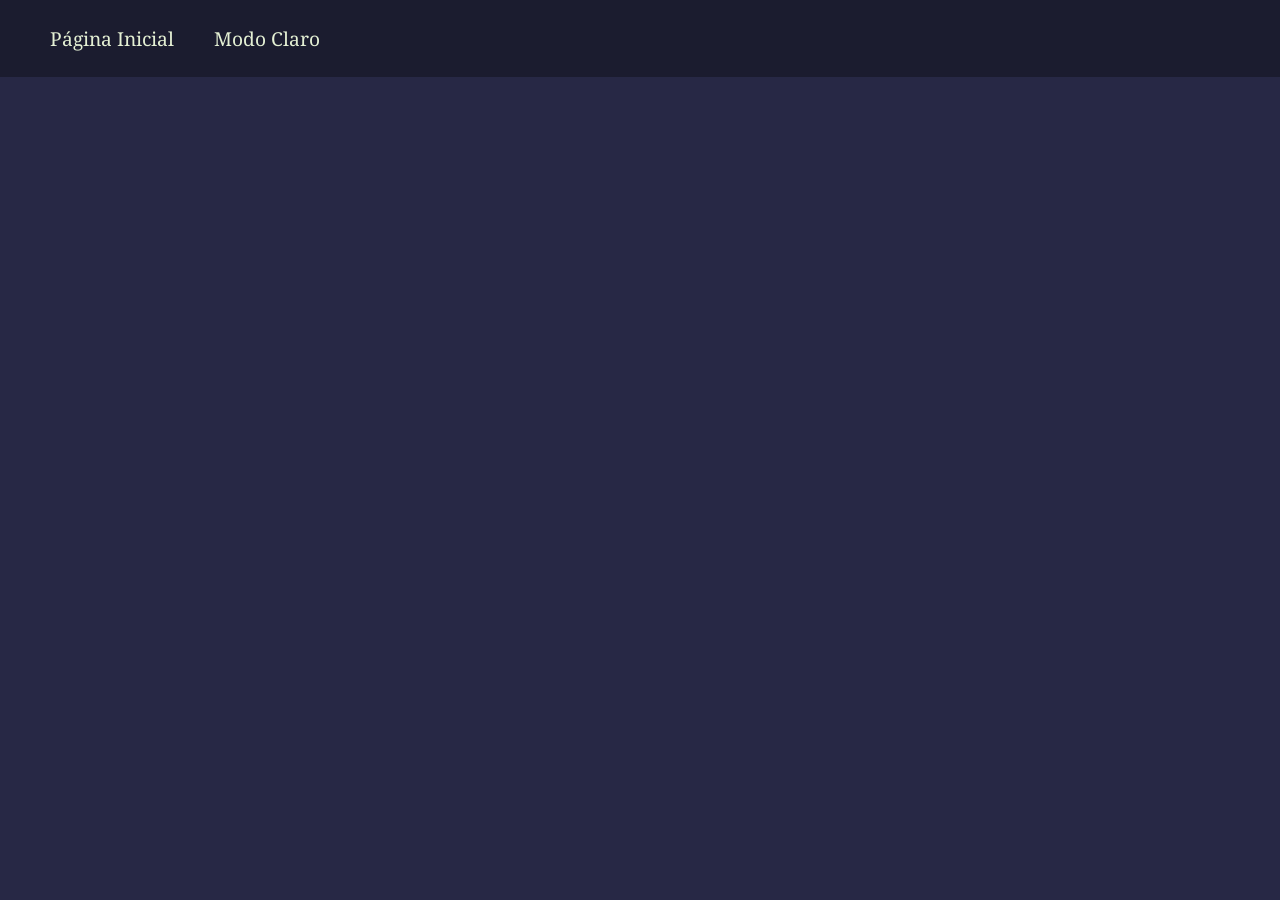
==== index.html @ c88939be "primeira publicação" ====
<!DOCTYPE html>
<html lang="pt-br">
<head>
    <meta charset="UTF-8">
    <meta name="viewport" content="width=device-width, initial-scale=1.0">
    <link rel="preconnect" href="https://fonts.googleapis.com">
    <link rel="preconnect" href="https://fonts.gstatic.com" crossorigin>
    <link href="https://fonts.googleapis.com/css2?family=Noto+Serif:ital,wght@0,100..900;1,100..900&display=swap" rel="stylesheet">
    <title>Consumo Conciente</title>
    <link rel="stylesheet" href="style.css">
    <script src="scripts/Main.js" defer></script>
</head>
<body>

    <header>
        <nav>
            <ul>

                <li>
                    Página Inicial
                </li>

                <li> 
                    <button class="mode-page-btn" id="clare-dark-btn">Modo Claro</button>
                </li>
            </ul>
        </nav>
    </header>
    
    <main>


    </main>
</body>
</html>
---- style.css ----
* {
    padding: 0;
    margin: 0;
    box-sizing: border-box;
    font-family: "Noto Serif", serif;
    font-optical-sizing: auto;
    font-weight: 2rem;
    font-style: normal;
    font-variation-settings: "wdth" 100;
    list-style: none;
}

:root { /*dark mode*/
    --color-bg: rgb(39, 40, 69);
    --color-top-bar: rgb(27, 28, 47);
    --color-text-tb: rgb(228, 240, 212);
    --color-text-line: rgb(249, 183, 222);
}

.clare-mode {
    --color-bg: rgb(199, 213, 232);
    --color-top-bar: rgb(57, 61, 141);
    --color-text-tb: rgb(199, 213, 232);
}

header {
    background: var(--color-top-bar);
    position: fixed;
    width: 100%;
    top: 0;
    padding: 1.25rem 3.125rem;
    display: flex;
    z-index: 3;
    justify-content: space-between;
    align-items: center;
}

header nav ul {
    font-size: 1.2rem;
    color: var(--color-text-tb);
    display: flex;
    gap: 2.5rem;
    user-select: none;
}

header nav ul li {
    cursor: pointer;
    position: relative;
    padding: 0.3125rem 0;
    scale: 1;
    transition: scale 0.5s ease;
}

header nav ul li::after {
    content: "";
    position: absolute;
    left: 0;
    right: 0;
    bottom: 0;
    width: 0;
    height: 0.1rem;
    background-color: var();
}

.mode-page-btn {
    color: var(--color-text-tb);
    font-size: 1.2rem;
    font-weight: 2rem;
    background: none;
    border: none;
    padding: none;
    cursor: pointer;
}

body {
    background: var(--color-bg);
}
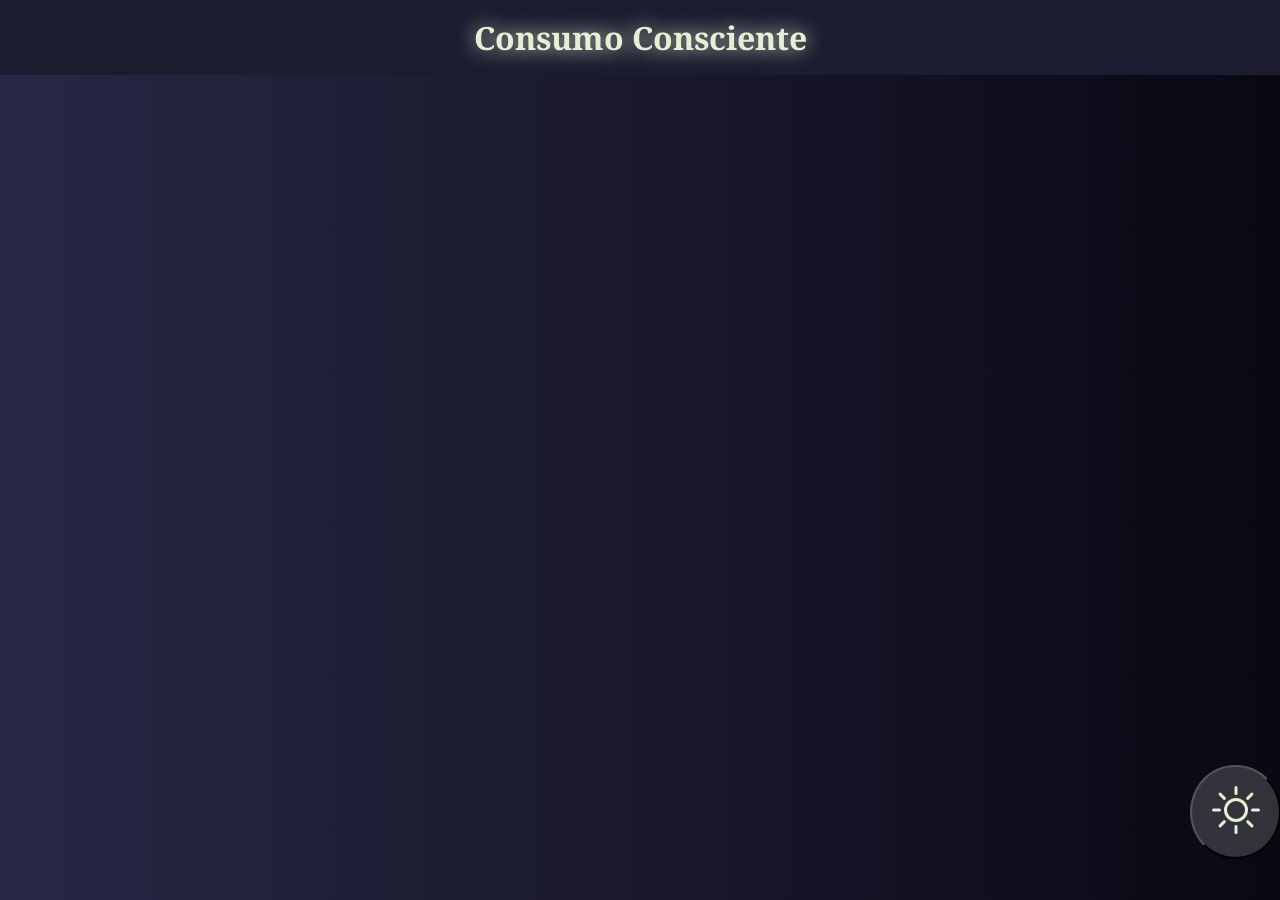
==== commit c9f4852a: "btn dark-clare" ====
--- a/index.html
+++ b/index.html
@@ -11,25 +11,17 @@
     <script src="scripts/Main.js" defer></script>
 </head>
 <body>
-
     <header>
-        <nav>
-            <ul>
-
-                <li>
-                    Página Inicial
-                </li>
-
-                <li> 
-                    <button class="mode-page-btn" id="clare-dark-btn">Modo Claro</button>
-                </li>
-            </ul>
-        </nav>
+        <h1><b>Consumo Consciente</b></h1>
     </header>
-    
     <main>
-
-
+        <div>
+            <button class="mode-page-btn" id="clare-dark-btn">
+                <svg xmlns="http://www.w3.org/2000/svg" width="48" height="48" fill="currentColor" viewBox="0 0 16 16">
+                    <path id="svg-path" d="M6 .278a.77.77 0 0 1 .08.858 7.2 7.2 0 0 0-.878 3.46c0 4.021 3.278 7.277 7.318 7.277q.792-.001 1.533-.16a.79.79 0 0 1 .81.316.73.73 0 0 1-.031.893A8.35 8.35 0 0 1 8.344 16C3.734 16 0 12.286 0 7.71 0 4.266 2.114 1.312 5.124.06A.75.75 0 0 1 6 .278M4.858 1.311A7.27 7.27 0 0 0 1.025 7.71c0 4.02 3.279 7.276 7.319 7.276a7.32 7.32 0 0 0 5.205-2.162q-.506.063-1.029.063c-4.61 0-8.343-3.714-8.343-8.29 0-1.167.242-2.278.681-3.286"/>
+                </svg>
+            </button>
+        </div>
     </main>
 </body>
 </html>
--- a/style.css
+++ b/style.css
@@ -11,67 +11,66 @@
 }
 
 :root { /*dark mode*/
-    --color-bg: rgb(39, 40, 69);
+
+    /*COLORS*/
+
+    --color-main: linear-gradient(90deg,rgba(39, 40, 69, 1) 0%, rgba(11, 8, 20, 1) 100%);
     --color-top-bar: rgb(27, 28, 47);
-    --color-text-tb: rgb(228, 240, 212);
-    --color-text-line: rgb(249, 183, 222);
+    --color-dark-clare-btn: rgb(228, 240, 212);
+
+    /*COLORS CONSTANTS*/
+
+    --color-text: rgb(228, 240, 212);
+    --shadow-text: rgb(33, 27, 54);
+
+    /*NUMBERS*/
+
+    --mid-time: 1s;
+
 }
 
 .clare-mode {
-    --color-bg: rgb(199, 213, 232);
-    --color-top-bar: rgb(57, 61, 141);
-    --color-text-tb: rgb(199, 213, 232);
+    --color-main: linear-gradient(90deg,rgba(228, 240, 212, 1) 0%, rgba(196, 141, 132, 1) 100%);
+    --color-top-bar: rgb(39, 40, 69);
+    --color-dark-clare-btn: rgb(39, 40, 69);
 }
 
 header {
     background: var(--color-top-bar);
-    position: fixed;
     width: 100%;
-    top: 0;
-    padding: 1.25rem 3.125rem;
-    display: flex;
+    padding: 16px;
+    text-align: center;
     z-index: 3;
-    justify-content: space-between;
-    align-items: center;
+    transition: background var(--mid-time);
 }
 
-header nav ul {
-    font-size: 1.2rem;
-    color: var(--color-text-tb);
-    display: flex;
-    gap: 2.5rem;
+h1 b {
+    text-shadow: 0 0 1.25rem var(--color-text);
     user-select: none;
 }
 
-header nav ul li {
-    cursor: pointer;
-    position: relative;
-    padding: 0.3125rem 0;
-    scale: 1;
-    transition: scale 0.5s ease;
-}
-
-header nav ul li::after {
-    content: "";
-    position: absolute;
-    left: 0;
-    right: 0;
-    bottom: 0;
-    width: 0;
-    height: 0.1rem;
-    background-color: var();
+h1, h2, h3 {
+    color: var(--color-text);
+    text-shadow: 0 0.5rem 0.2rem var(--shadow-text);
 }
 
 .mode-page-btn {
-    color: var(--color-text-tb);
-    font-size: 1.2rem;
-    font-weight: 2rem;
-    background: none;
-    border: none;
-    padding: none;
+    background: rgba(118, 117, 117, 0.381);
+    position: absolute;
+    left: 93%;
+    top: 85%;
+    border-radius: 50%;
+    padding: 1.2rem;
+    z-index: 3;
     cursor: pointer;
 }
 
+.mode-page-btn svg {
+    fill: var(--color-dark-clare-btn);
+    transition: fill var(--mid-time);
+}
+
 body {
-    background: var(--color-bg);
+    background: var(--color-main);
+    transition: background var(--mid-time);
 }
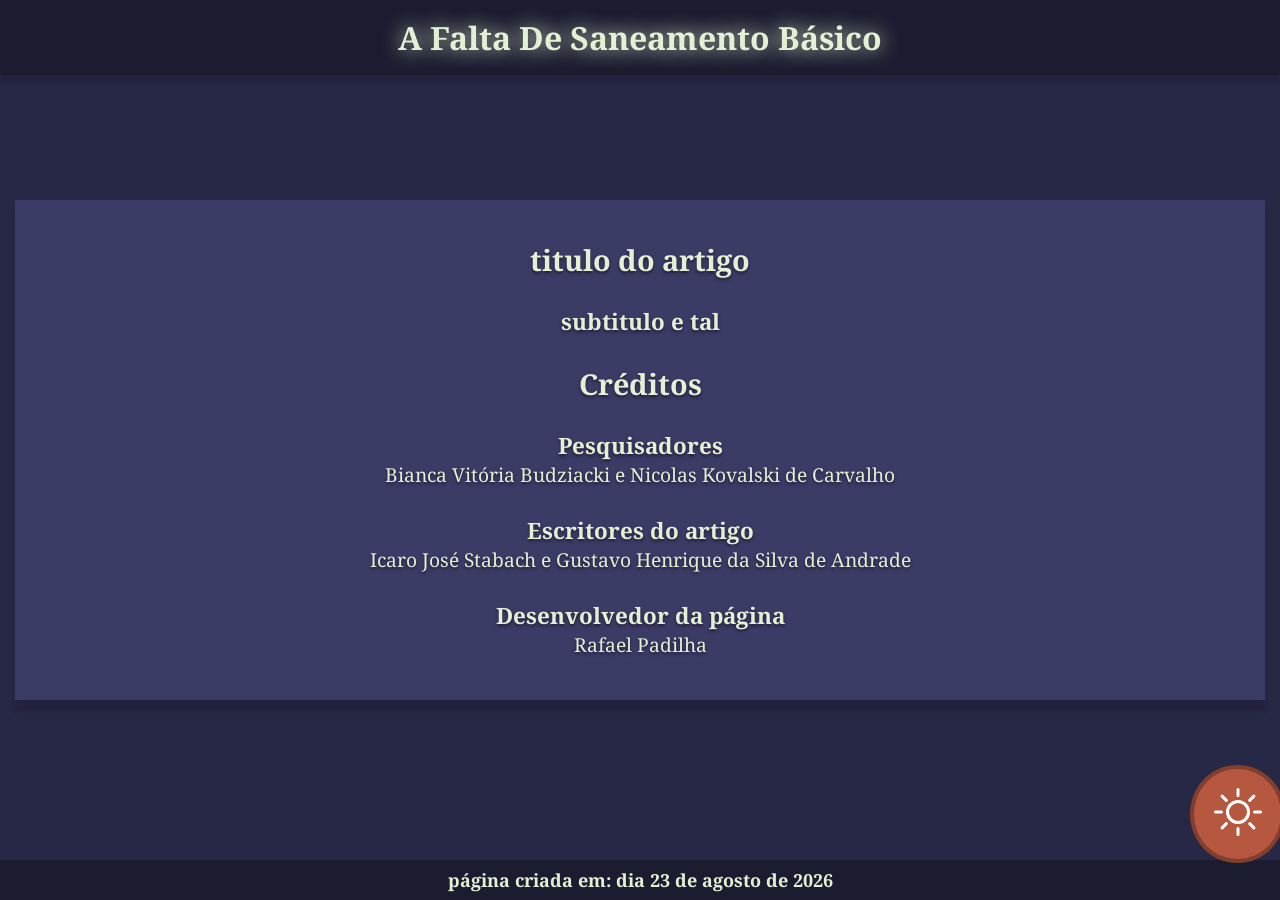
==== commit c751d16f: "add credits in new article" ====
--- a/index.html
+++ b/index.html
@@ -6,15 +6,28 @@
     <link rel="preconnect" href="https://fonts.googleapis.com">
     <link rel="preconnect" href="https://fonts.gstatic.com" crossorigin>
     <link href="https://fonts.googleapis.com/css2?family=Noto+Serif:ital,wght@0,100..900;1,100..900&display=swap" rel="stylesheet">
-    <title>Consumo Conciente</title>
+    <title>Sanbasic's</title>
     <link rel="stylesheet" href="style.css">
     <script src="scripts/Main.js" defer></script>
 </head>
 <body>
     <header>
-        <h1><b>Consumo Consciente</b></h1>
+        <h1 class="text-in-hud"><b>A Falta De Saneamento Básico</b></h1>
     </header>
     <main>
+        <div>
+            <article>
+                <h1>titulo do artigo</h1><br>
+                <h3>subtitulo e tal</h3><br>
+                <h2>Créditos</h2><br>
+                <h3>Pesquisadores</h3>
+                <p>Bianca Vitória Budziacki e Nicolas Kovalski de Carvalho</p><br>
+                <h3>Escritores do artigo</h3>
+                <p>Icaro José Stabach e Gustavo Henrique da Silva de Andrade</p><br>
+                <h3>Desenvolvedor da página</h3>
+                <p>Rafael Padilha</p>
+            </article>
+        </div>
         <div>
             <button class="mode-page-btn" id="clare-dark-btn">
                 <svg xmlns="http://www.w3.org/2000/svg" width="48" height="48" fill="currentColor" viewBox="0 0 16 16">
@@ -23,5 +36,12 @@
             </button>
         </div>
     </main>
+    <footer>
+        <nav>
+            <ul>
+                <li><b>página criada em: <time datetime="2026-08-23">dia 23 de agosto de 2026</time></b></li>
+            </ul>
+        </nav>
+    </footer>        
 </body>
 </html>
--- a/style.css
+++ b/style.css
@@ -6,7 +6,7 @@
     font-optical-sizing: auto;
     font-weight: 2rem;
     font-style: normal;
-    font-variation-settings: "wdth" 100;
+    font-variation-settings: "width" 100;
     list-style: none;
 }
 
@@ -14,29 +14,37 @@
 
     /*COLORS*/
 
-    --color-main: linear-gradient(90deg,rgba(39, 40, 69, 1) 0%, rgba(11, 8, 20, 1) 100%);
-    --color-top-bar: rgb(27, 28, 47);
-    --color-dark-clare-btn: rgb(228, 240, 212);
+    --color-main: rgb(39, 40, 69);
+    --color-hud: rgb(27, 28, 47);
+    --color-art: rgb(59, 60, 102);
+    --color-text: rgb(228, 240, 212);
+    --color-btn-dc1: rgb(131, 63, 46);
+    --color-btn-dc2: rgb(182, 88, 64);
 
     /*COLORS CONSTANTS*/
 
-    --color-text: rgb(228, 240, 212);
+    --color-text-in-hud: rgb(228, 240, 212);
     --shadow-text: rgb(33, 27, 54);
+    --shadow-emt: rgba(33, 27, 54, 0.481);
 
     /*NUMBERS*/
 
-    --mid-time: 1s;
+    --mid-time: 0.5s;
 
 }
 
 .clare-mode {
-    --color-main: linear-gradient(90deg,rgba(228, 240, 212, 1) 0%, rgba(196, 141, 132, 1) 100%);
-    --color-top-bar: rgb(39, 40, 69);
-    --color-dark-clare-btn: rgb(39, 40, 69);
+    --color-main: rgb(242, 226, 180);
+    --color-hud: rgb(131, 63, 46);
+    --color-art: rgb(238, 234, 200);
+    --color-text: rgb(27, 28, 47);
+    --color-btn-dc1: rgb(27, 28, 47);
+    --color-btn-dc2: rgb(33, 34, 57);
 }
 
 header {
-    background: var(--color-top-bar);
+    background: var(--color-hud);
+    box-shadow: 0 0.5rem 0.2rem var(--shadow-emt);
     width: 100%;
     padding: 16px;
     text-align: center;
@@ -44,33 +52,81 @@
     transition: background var(--mid-time);
 }
 
-h1 b {
-    text-shadow: 0 0 1.25rem var(--color-text);
+.text-in-hud {
+    color: var(--color-text-in-hud);
+    text-shadow: 0 0 1.25rem var(--color-text-in-hud);
     user-select: none;
 }
 
-h1, h2, h3 {
+h1, h2, h3, h4, h5, h6, p {
     color: var(--color-text);
-    text-shadow: 0 0.5rem 0.2rem var(--shadow-text);
+    text-shadow: 0 0.15rem 0.2rem var(--shadow-text);
+    transition: color var(--mid-time);
+}
+
+article {
+    content: '';
+    position: absolute;
+    font-size: larger;
+    left: 50%;
+    top: 50%;
+    transform: translate(-50%, -50%);
+    width: 1250px;
+    height: 500px;
+    background: var(--color-art);
+    box-shadow: 0 0.75rem 0.2rem var(--shadow-emt);
+    align-items: center;
+    display: flex;
+    flex-direction: column;
+    padding-top: 2.5rem;
 }
 
 .mode-page-btn {
-    background: rgba(118, 117, 117, 0.381);
+    background: var(--color-btn-dc2);
     position: absolute;
     left: 93%;
     top: 85%;
     border-radius: 50%;
+    border: 4px solid var(--color-btn-dc1);
     padding: 1.2rem;
-    z-index: 3;
+    z-index: 5;
     cursor: pointer;
+    transition: border var(--mid-time), background var(--mid-time);
 }
 
 .mode-page-btn svg {
-    fill: var(--color-dark-clare-btn);
-    transition: fill var(--mid-time);
+    fill: white;
 }
 
 body {
+    display: flex;
+    flex-direction: column; 
+    min-height: 100dvh;
     background: var(--color-main);
     transition: background var(--mid-time);
+}
+
+main {
+    flex: 1;
+}
+
+footer {
+    top: 0;
+    font-size: large;
+    height: 2.5rem;
+    background: var(--color-hud);
+    padding: 1.25rem 3.125rem;
+    display: flex;
+    align-items: center;
+    justify-content: center;
+    transition: background var(--mid-time);
+}
+
+footer nav ul {
+    color: var(--color-text-in-hud);
+    display: flex;
+    justify-content: space-between;
+    align-items: center;
+    gap: 50rem;
+    left: 3.125rem;
 }
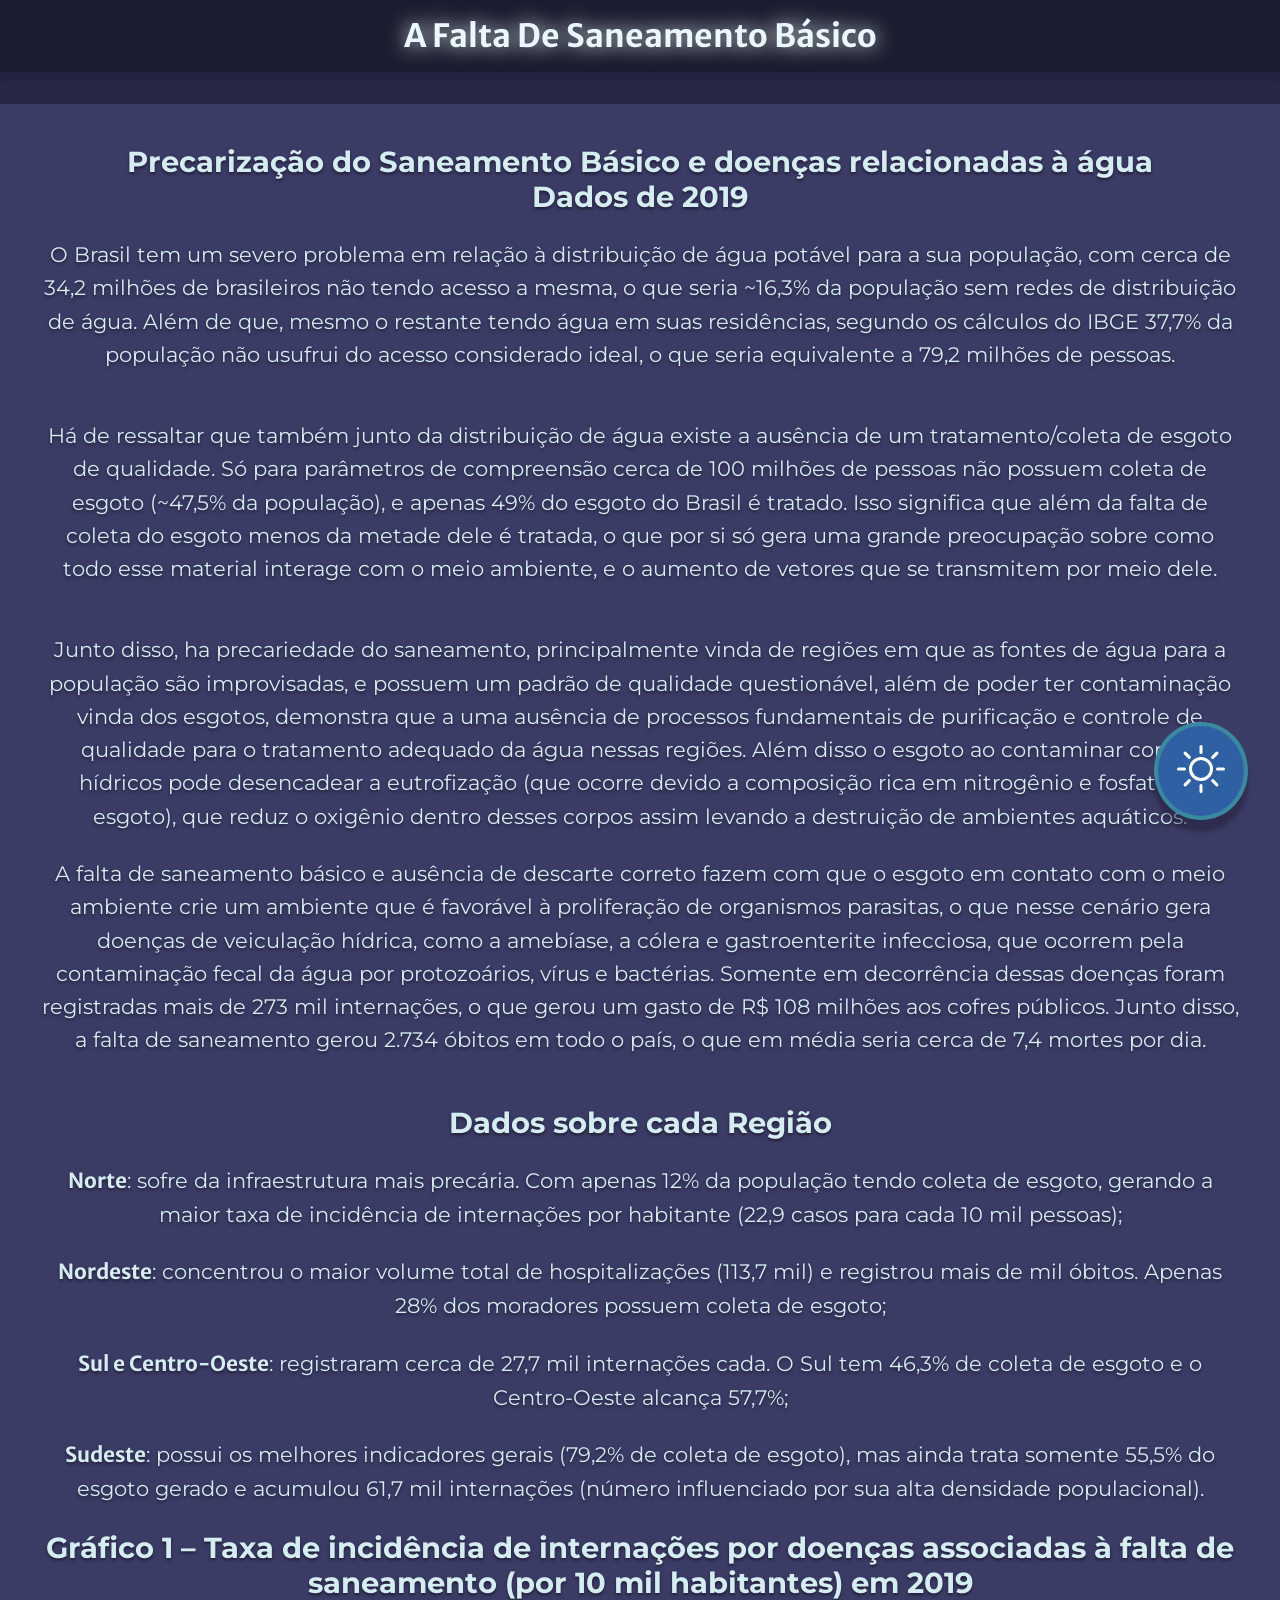
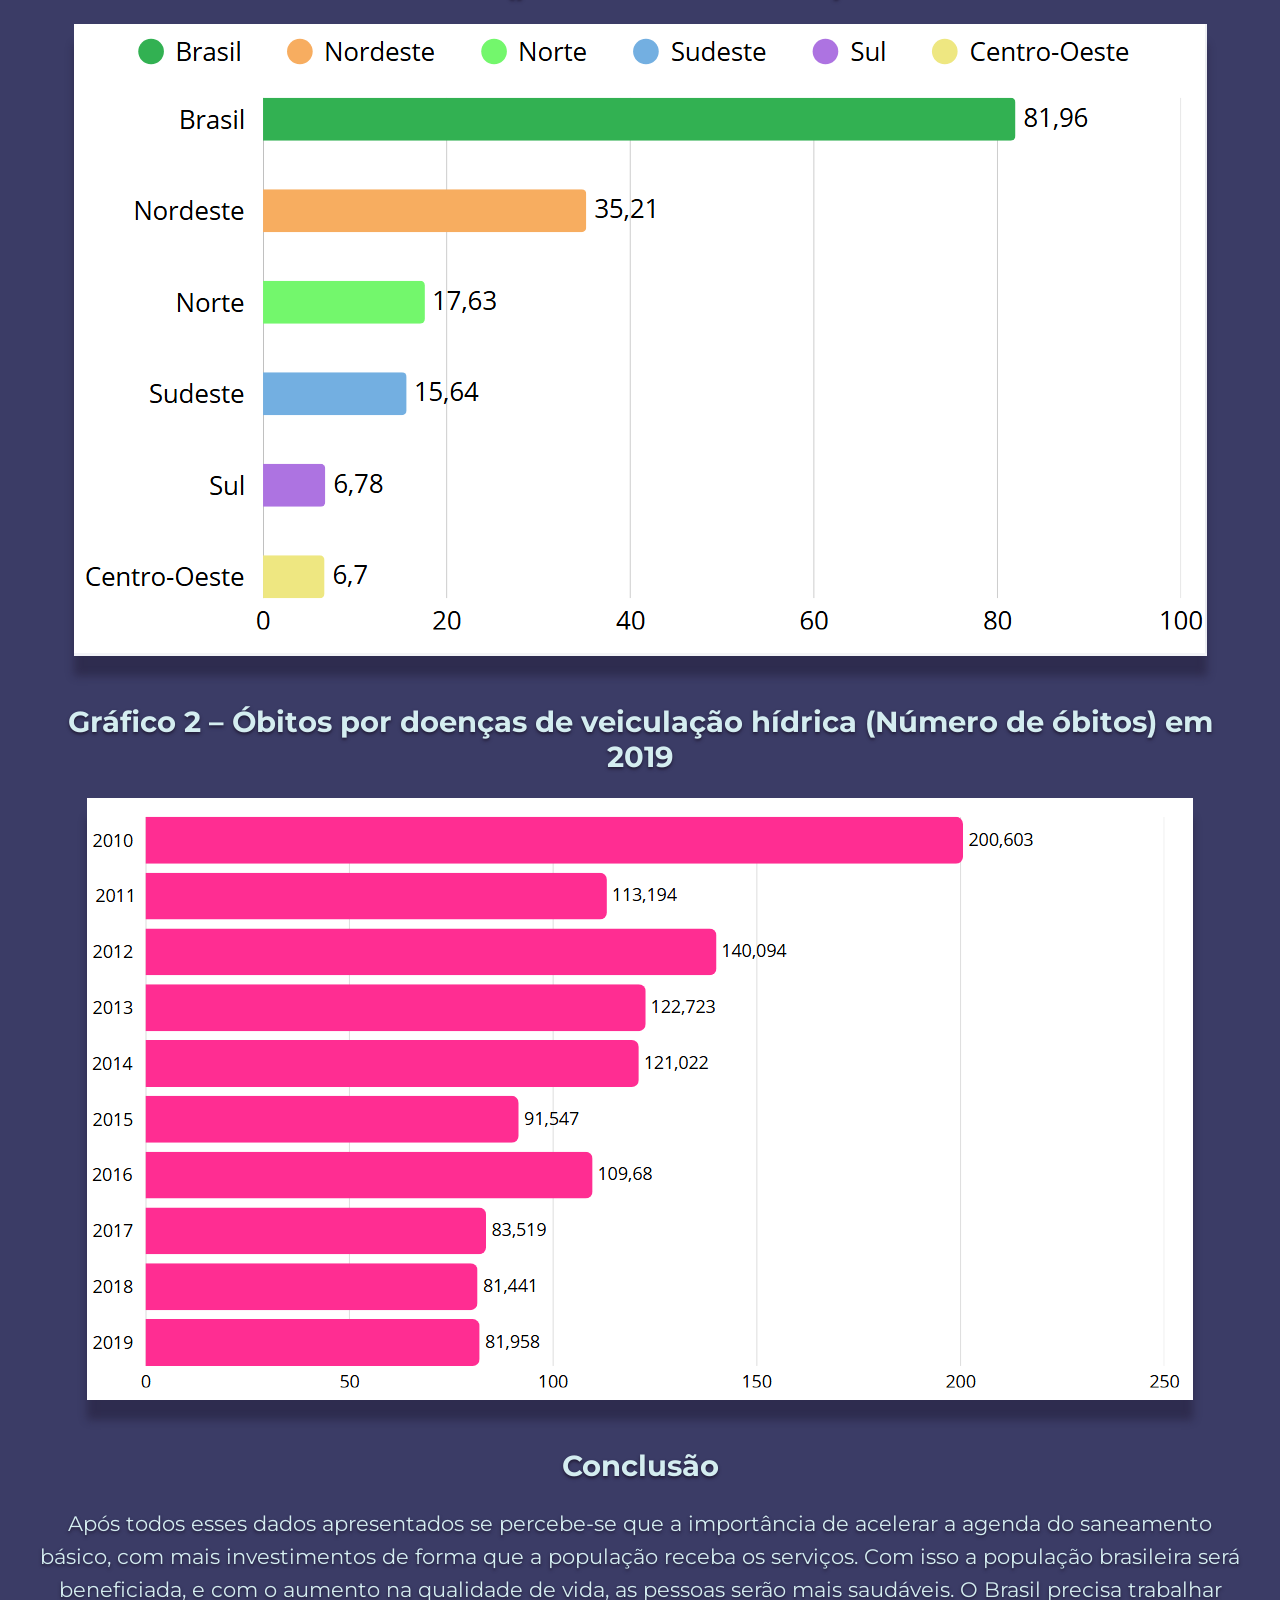
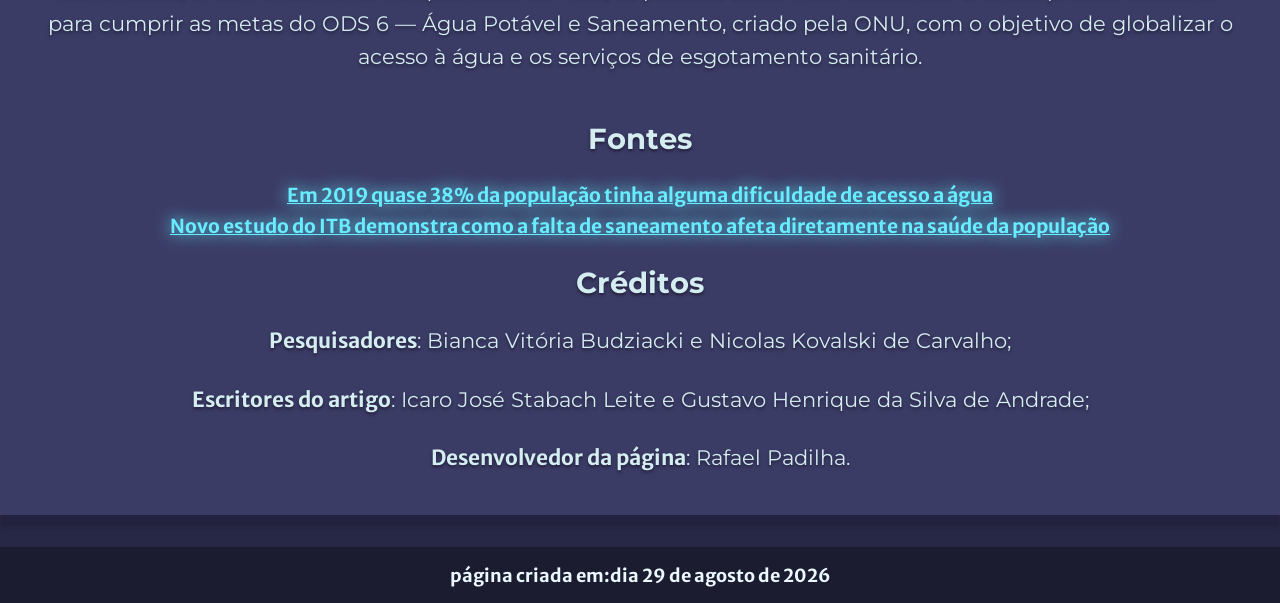
==== commit 99f6b541: "finalizate pag" ====
--- a/index.html
+++ b/index.html
@@ -5,10 +5,11 @@
     <meta name="viewport" content="width=device-width, initial-scale=1.0">
     <link rel="preconnect" href="https://fonts.googleapis.com">
     <link rel="preconnect" href="https://fonts.gstatic.com" crossorigin>
-    <link href="https://fonts.googleapis.com/css2?family=Noto+Serif:ital,wght@0,100..900;1,100..900&display=swap" rel="stylesheet">
+    <link href="https://fonts.googleapis.com/css2?family=Merriweather+Sans:ital,wght@0,300..800;1,300..800&display=swap" rel="stylesheet">
+    <link href="https://fonts.googleapis.com/css2?family=Montserrat:ital,wght@0,100..900;1,100..900&display=swap" rel="stylesheet">
     <title>Sanbasic's</title>
     <link rel="stylesheet" href="style.css">
-    <script src="scripts/Main.js" defer></script>
+    <script src="ToggleDarkAndClare.js" defer></script>
 </head>
 <body>
     <header>
@@ -17,15 +18,75 @@
     <main>
         <div>
             <article>
-                <h1>titulo do artigo</h1><br>
-                <h3>subtitulo e tal</h3><br>
+                <h1>Precarização do Saneamento Básico e doenças relacionadas à água</h1>
+                <h2>Dados de 2019</h2><br>
+                <p>	
+                    O Brasil tem um severo problema em relação à distribuição de água potável para a sua população,
+                    com cerca de 34,2 milhões de brasileiros não tendo acesso a mesma,
+                    o que seria ~16,3% da população sem redes de distribuição de água. Além de que,
+                    mesmo o restante tendo água em suas residências,
+                    segundo os cálculos do IBGE 37,7% da população não usufrui do acesso considerado ideal,
+                    o que seria equivalente a 79,2 milhões de pessoas.
+                </p><br><br>
+                <p>
+                    Há de ressaltar que também junto da distribuição de água existe a ausência de um tratamento/coleta de esgoto de qualidade.
+                    Só para parâmetros de compreensão cerca de 100 milhões de pessoas não possuem coleta de esgoto (~47,5% da população), 
+                    e apenas 49% do esgoto do Brasil é tratado. Isso significa que além da falta de coleta do esgoto menos da metade dele é tratada, 
+                    o que por si só gera uma grande preocupação sobre como todo esse material interage com o meio ambiente, 
+                    e o aumento de vetores que se transmitem por meio dele.
+                </p><br><br>
+                <p>
+                    Junto disso, ha precariedade do saneamento, principalmente vinda de regiões em que as fontes de água para a população são improvisadas, 
+                    e possuem um padrão de qualidade questionável, além de poder ter contaminação vinda dos esgotos, 
+                    demonstra que a uma ausência de processos fundamentais de purificação e controle de qualidade para o tratamento adequado da água nessas regiões. 
+                    Além disso o esgoto ao contaminar corpos hídricos pode desencadear a eutrofização (que ocorre devido a composição rica em nitrogênio e fosfato
+                    no esgoto), que reduz o oxigênio dentro desses corpos assim levando a destruição de ambientes aquáticos.
+                </p><br>
+                <p>
+                    A falta de saneamento básico e ausência de descarte correto fazem com que o esgoto em contato com o meio ambiente crie um ambiente que é favorável
+                    à proliferação de organismos parasitas, o que nesse cenário gera doenças de veiculação hídrica, como a amebíase,
+                    a cólera e gastroenterite infecciosa, que ocorrem pela contaminação fecal da água por protozoários, vírus e bactérias.
+                    Somente em decorrência dessas doenças foram registradas mais de 273 mil internações,
+                    o que gerou um gasto de R$ 108 milhões aos cofres públicos. Junto disso, a falta de saneamento gerou 2.734 óbitos em todo o país,
+                    o que em média seria cerca de 7,4 mortes por dia.
+                </p><br><br>
+                <h2>Dados sobre cada Região</h2><br>
+                <p><b>Norte</b>: sofre da infraestrutura mais precária. Com apenas 12% da população tendo coleta de esgoto,
+                    gerando a maior taxa de incidência de internações por habitante (22,9 casos para cada 10 mil pessoas);
+                </p><br>
+                <p>
+                    <b>Nordeste</b>: concentrou o maior volume total de hospitalizações (113,7 mil) e registrou mais de mil óbitos. 
+                    Apenas 28% dos moradores possuem coleta de esgoto;
+                </p><br>
+                <p>
+                    <b>Sul e Centro-Oeste</b>: registraram cerca de 27,7 mil internações cada. O Sul tem 46,3% de coleta de esgoto e o Centro-Oeste alcança 57,7%;
+                </p><br>
+                <p>
+                    <b>Sudeste</b>: possui os melhores indicadores gerais (79,2% de coleta de esgoto),
+                    mas ainda trata somente 55,5% do esgoto gerado e acumulou 61,7 mil internações (número influenciado por sua alta densidade populacional).
+                </p><br>
+                <h2>Gráfico 1 – Taxa de incidência de internações por doenças associadas à falta de saneamento (por 10 mil habitantes) em 2019</h2><br>
+                <img src="imgs/Gráfico1.png" alt=""><br><br>
+                <h2>Gráfico 2 – Óbitos por doenças de veiculação hídrica (Número de óbitos) em 2019</h2><br>
+                <img src="imgs/Gráfico2.png" alt=""><br><br>
+                <h2>Conclusão</h2><br>
+                <p>
+                    Após todos esses dados apresentados se percebe-se que a importância de acelerar a agenda do saneamento básico, 
+                    com mais investimentos de forma que a população receba os serviços. Com isso a população brasileira será beneficiada, 
+                    e com o aumento na qualidade de vida, as pessoas serão mais saudáveis. O Brasil precisa trabalhar para cumprir as metas do 
+                    ODS 6 — Água Potável e Saneamento, criado pela ONU, com o objetivo de globalizar o acesso à água e os serviços de esgotamento sanitário.
+                </p><br><br>
+                <h2>Fontes</h2><br>
+                <a href="https://dssbr.ensp.fiocruz.br/em-2019-quase-38-da-populacao-tinha-alguma-dificuldade-de-acesso-a-agua/" target="_blank">
+                    <b>Em 2019 quase 38% da população tinha alguma dificuldade de acesso a água</b>
+                </a>
+                <a href="https://tratabrasil.org.br/novo-estudo-do-itb-demostra-como-a-falta-de-saneamento-afeta-diretamente-na-saude-da-populacao/" target="_blank">
+                    <b>Novo estudo do ITB demonstra como a falta de saneamento afeta diretamente na saúde da população</b>
+                </a><br>
                 <h2>Créditos</h2><br>
-                <h3>Pesquisadores</h3>
-                <p>Bianca Vitória Budziacki e Nicolas Kovalski de Carvalho</p><br>
-                <h3>Escritores do artigo</h3>
-                <p>Icaro José Stabach e Gustavo Henrique da Silva de Andrade</p><br>
-                <h3>Desenvolvedor da página</h3>
-                <p>Rafael Padilha</p>
+                <p><b>Pesquisadores</b>: Bianca Vitória Budziacki e Nicolas Kovalski de Carvalho;</p><br>
+                <p><b>Escritores do artigo</b>: Icaro José Stabach Leite e Gustavo Henrique da Silva de Andrade;</p><br>
+                <p><b>Desenvolvedor da página</b>: Rafael Padilha.</p>
             </article>
         </div>
         <div>
@@ -37,11 +98,7 @@
         </div>
     </main>
     <footer>
-        <nav>
-            <ul>
-                <li><b>página criada em: <time datetime="2026-08-23">dia 23 de agosto de 2026</time></b></li>
-            </ul>
-        </nav>
-    </footer>        
+        <b>página criada em: <time datetime="2026-08-29">dia 29 de agosto de 2026</time></b>
+    </footer>
 </body>
 </html>
--- a/style.css
+++ b/style.css
@@ -2,7 +2,7 @@
     padding: 0;
     margin: 0;
     box-sizing: border-box;
-    font-family: "Noto Serif", serif;
+    font-family: "Merriweather Sans", serif;
     font-optical-sizing: auto;
     font-weight: 2rem;
     font-style: normal;
@@ -17,29 +17,34 @@
     --color-main: rgb(39, 40, 69);
     --color-hud: rgb(27, 28, 47);
     --color-art: rgb(59, 60, 102);
-    --color-text: rgb(228, 240, 212);
-    --color-btn-dc1: rgb(131, 63, 46);
-    --color-btn-dc2: rgb(182, 88, 64);
+    --color-text: rgb(212, 237, 240);
+    --color-btn-dc1: rgb(57, 138, 161);
+    --color-btn-dc2: rgb(47, 96, 163);
+    --color-link: rgb(103, 237, 255);
+    --shadow-text: rgb(33, 27, 54);
 
     /*COLORS CONSTANTS*/
 
-    --color-text-in-hud: rgb(228, 240, 212);
-    --shadow-text: rgb(33, 27, 54);
+    --color-text-in-hud: rgb(235, 248, 255);
     --shadow-emt: rgba(33, 27, 54, 0.481);
+    --shadow-emt-hover: rgba(20, 16, 32, 0.819);
 
     /*NUMBERS*/
 
     --mid-time: 0.5s;
+    --low-time: 0.25s;
 
 }
 
 .clare-mode {
-    --color-main: rgb(242, 226, 180);
-    --color-hud: rgb(131, 63, 46);
-    --color-art: rgb(238, 234, 200);
+    --color-main: rgb(188, 235, 241);
+    --color-hud: rgb(56, 46, 131);
+    --color-art: rgb(238, 255, 255);
     --color-text: rgb(27, 28, 47);
     --color-btn-dc1: rgb(27, 28, 47);
     --color-btn-dc2: rgb(33, 34, 57);
+    --shadow-text: rgba(33, 27, 54, 0.59);
+    --color-link: rgb(50, 35, 214);
 }
 
 header {
@@ -56,42 +61,65 @@
     color: var(--color-text-in-hud);
     text-shadow: 0 0 1.25rem var(--color-text-in-hud);
     user-select: none;
+    font-family: "Montserrat", sans-serif;
 }
 
 h1, h2, h3, h4, h5, h6, p {
+    font-family: "Montserrat", sans-serif;
     color: var(--color-text);
+    text-align: center;
     text-shadow: 0 0.15rem 0.2rem var(--shadow-text);
     transition: color var(--mid-time);
 }
 
+p {
+    max-width: 100ch;
+    line-height: 1.6;
+    font-size: 1.3rem;
+    text-align: center;
+}
+
 article {
-    content: '';
-    position: absolute;
+    position: relative;
     font-size: larger;
-    left: 50%;
-    top: 50%;
-    transform: translate(-50%, -50%);
-    width: 1250px;
-    height: 500px;
+    margin: 2rem auto;
+    max-width: 1550px;
+    width: 100%;
+    height: auto;
     background: var(--color-art);
     box-shadow: 0 0.75rem 0.2rem var(--shadow-emt);
     align-items: center;
     display: flex;
     flex-direction: column;
-    padding-top: 2.5rem;
+    padding: 2.5rem;
+}
+
+img {
+    box-shadow: 0 1.25rem 0.5rem var(--shadow-emt);
 }
 
 .mode-page-btn {
     background: var(--color-btn-dc2);
-    position: absolute;
-    left: 93%;
-    top: 85%;
+    position: fixed;
+    scale: 1;
+    bottom: 5rem;
+    right: 2rem;
     border-radius: 50%;
     border: 4px solid var(--color-btn-dc1);
     padding: 1.2rem;
     z-index: 5;
     cursor: pointer;
-    transition: border var(--mid-time), background var(--mid-time);
+    box-shadow: 0 0.75rem 0.25rem var(--shadow-emt);
+    transition: border var(--mid-time), background var(--mid-time), scale var(--low-time);
+}
+
+.mode-page-btn:hover {
+    scale: 1.1;
+    box-shadow: 0 0.75rem 0.25rem var(--shadow-emt-hover);
+}
+
+.mode-page-btn:active {
+    transform: translateY();
 }
 
 .mode-page-btn svg {
@@ -108,12 +136,28 @@
 
 main {
     flex: 1;
+    display: flex;
+    align-items: center;   
+    justify-content: center;
+}
+
+a {
+    color: var(--color-link);
+    text-shadow: 0 0 1rem var(--color-link);
+    line-height: 1.6;
+    scale: 1;
+    transition: color var(--mid-time), text-shadow var(--mid-time), scale var(--mid-time);
+}
+
+a:hover {
+    scale: 1.05;
+    text-shadow: 0 0 2rem var(--color-link);
 }
 
 footer {
     top: 0;
     font-size: large;
-    height: 2.5rem;
+    height: 3.5rem;
     background: var(--color-hud);
     padding: 1.25rem 3.125rem;
     display: flex;
@@ -122,11 +166,11 @@
     transition: background var(--mid-time);
 }
 
-footer nav ul {
+footer b {
     color: var(--color-text-in-hud);
     display: flex;
     justify-content: space-between;
     align-items: center;
-    gap: 50rem;
+    user-select: none;
     left: 3.125rem;
 }
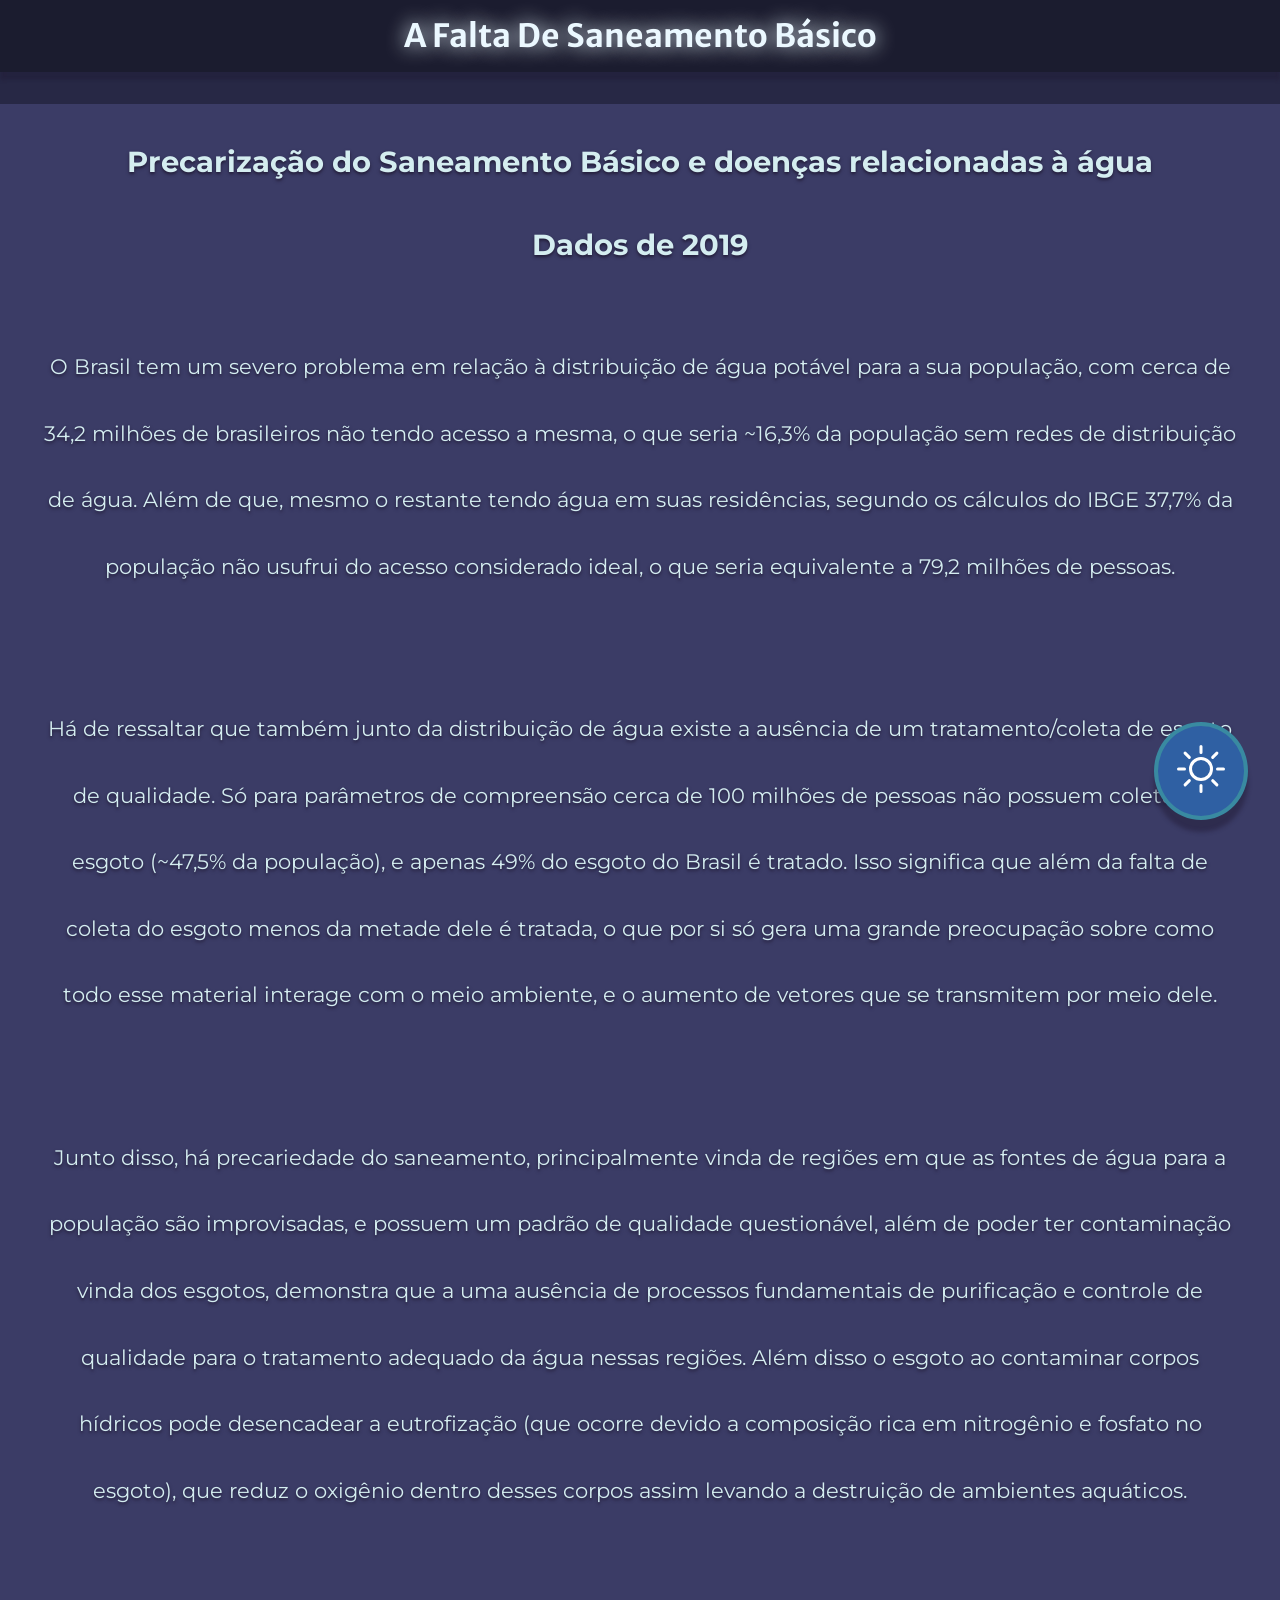
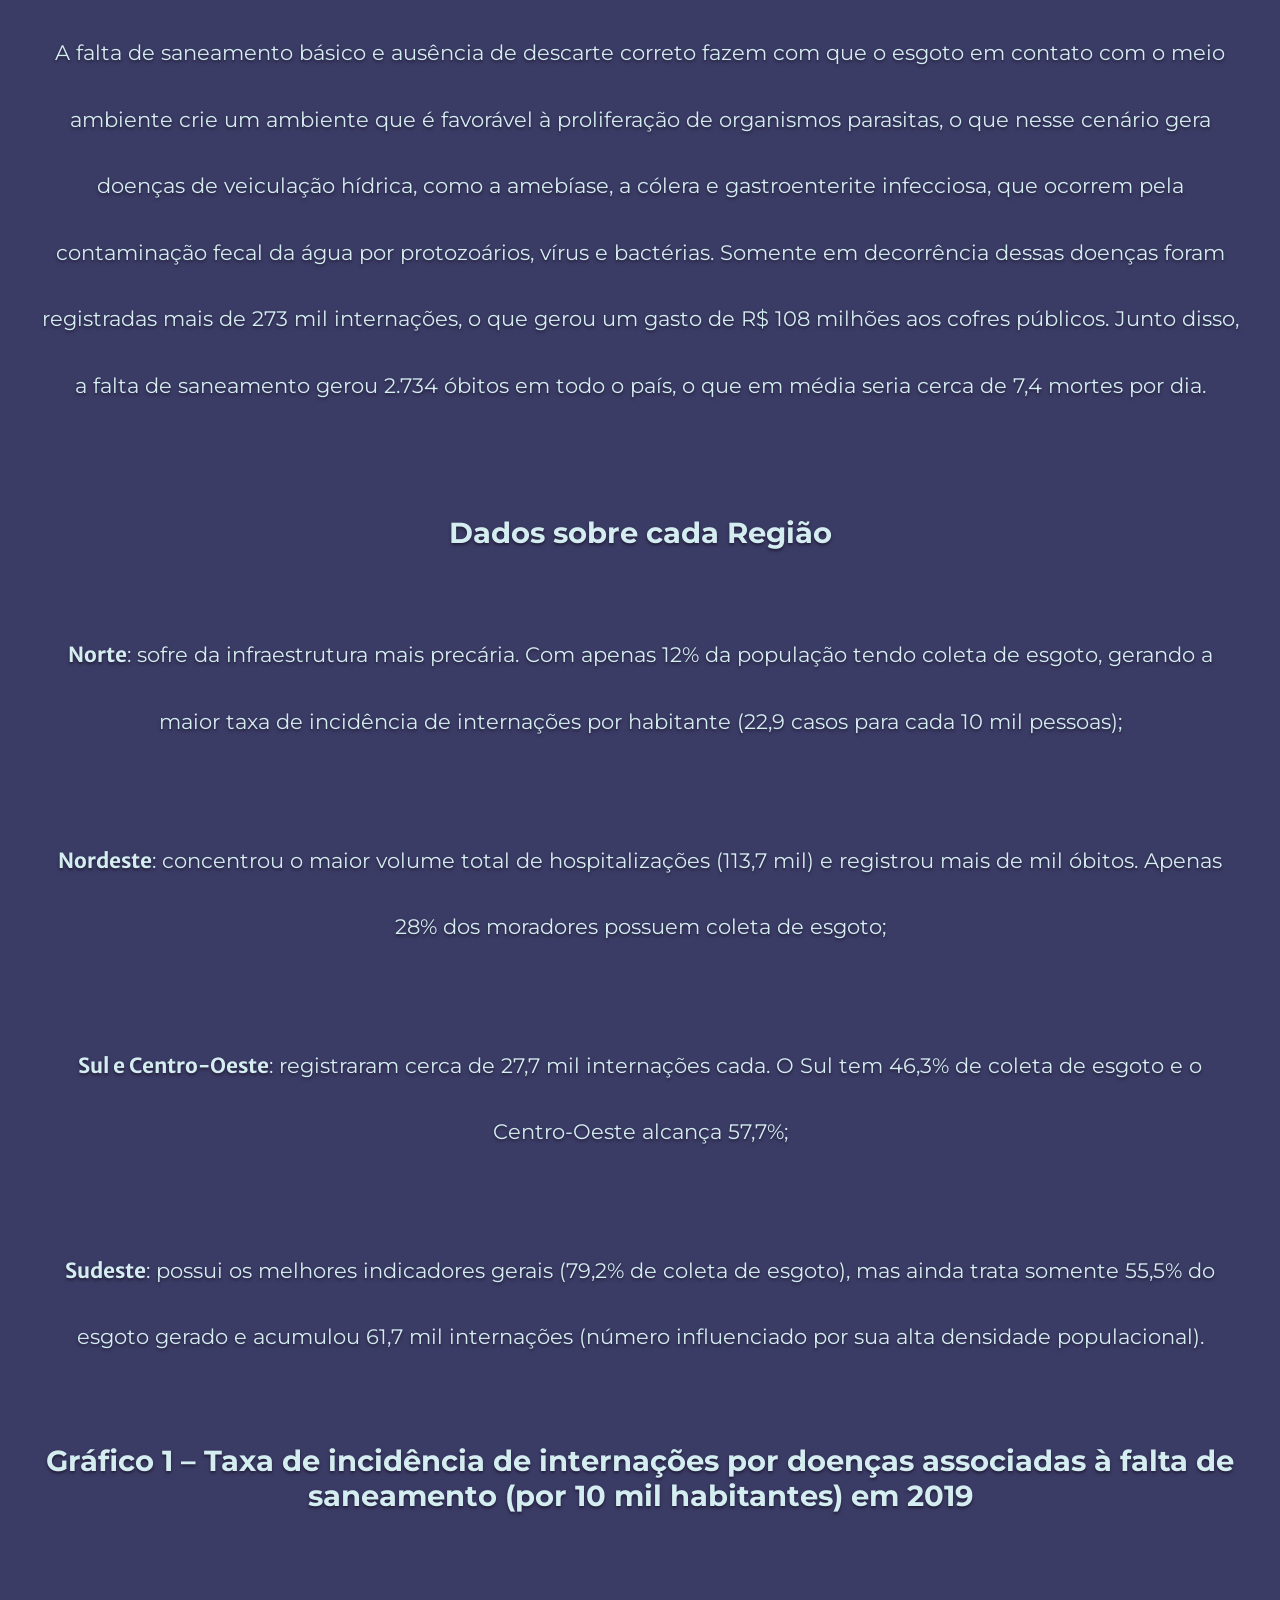
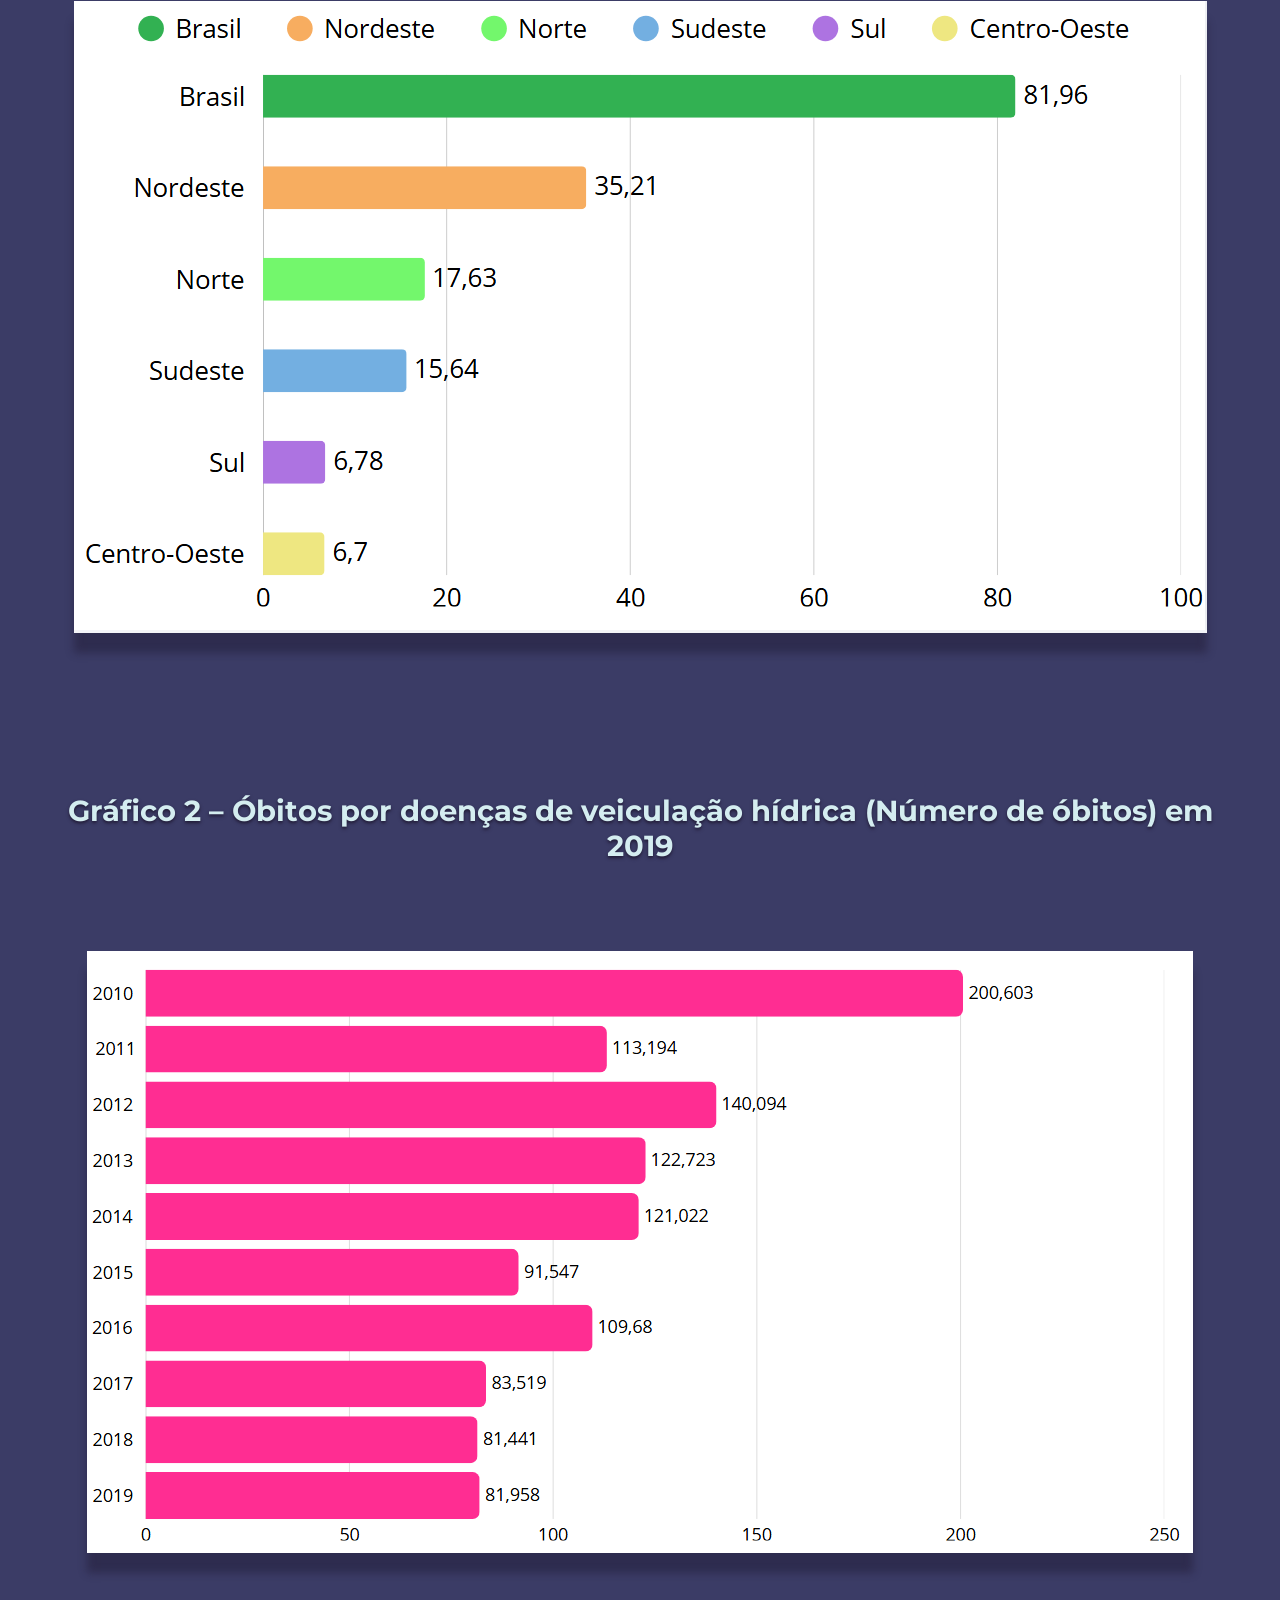
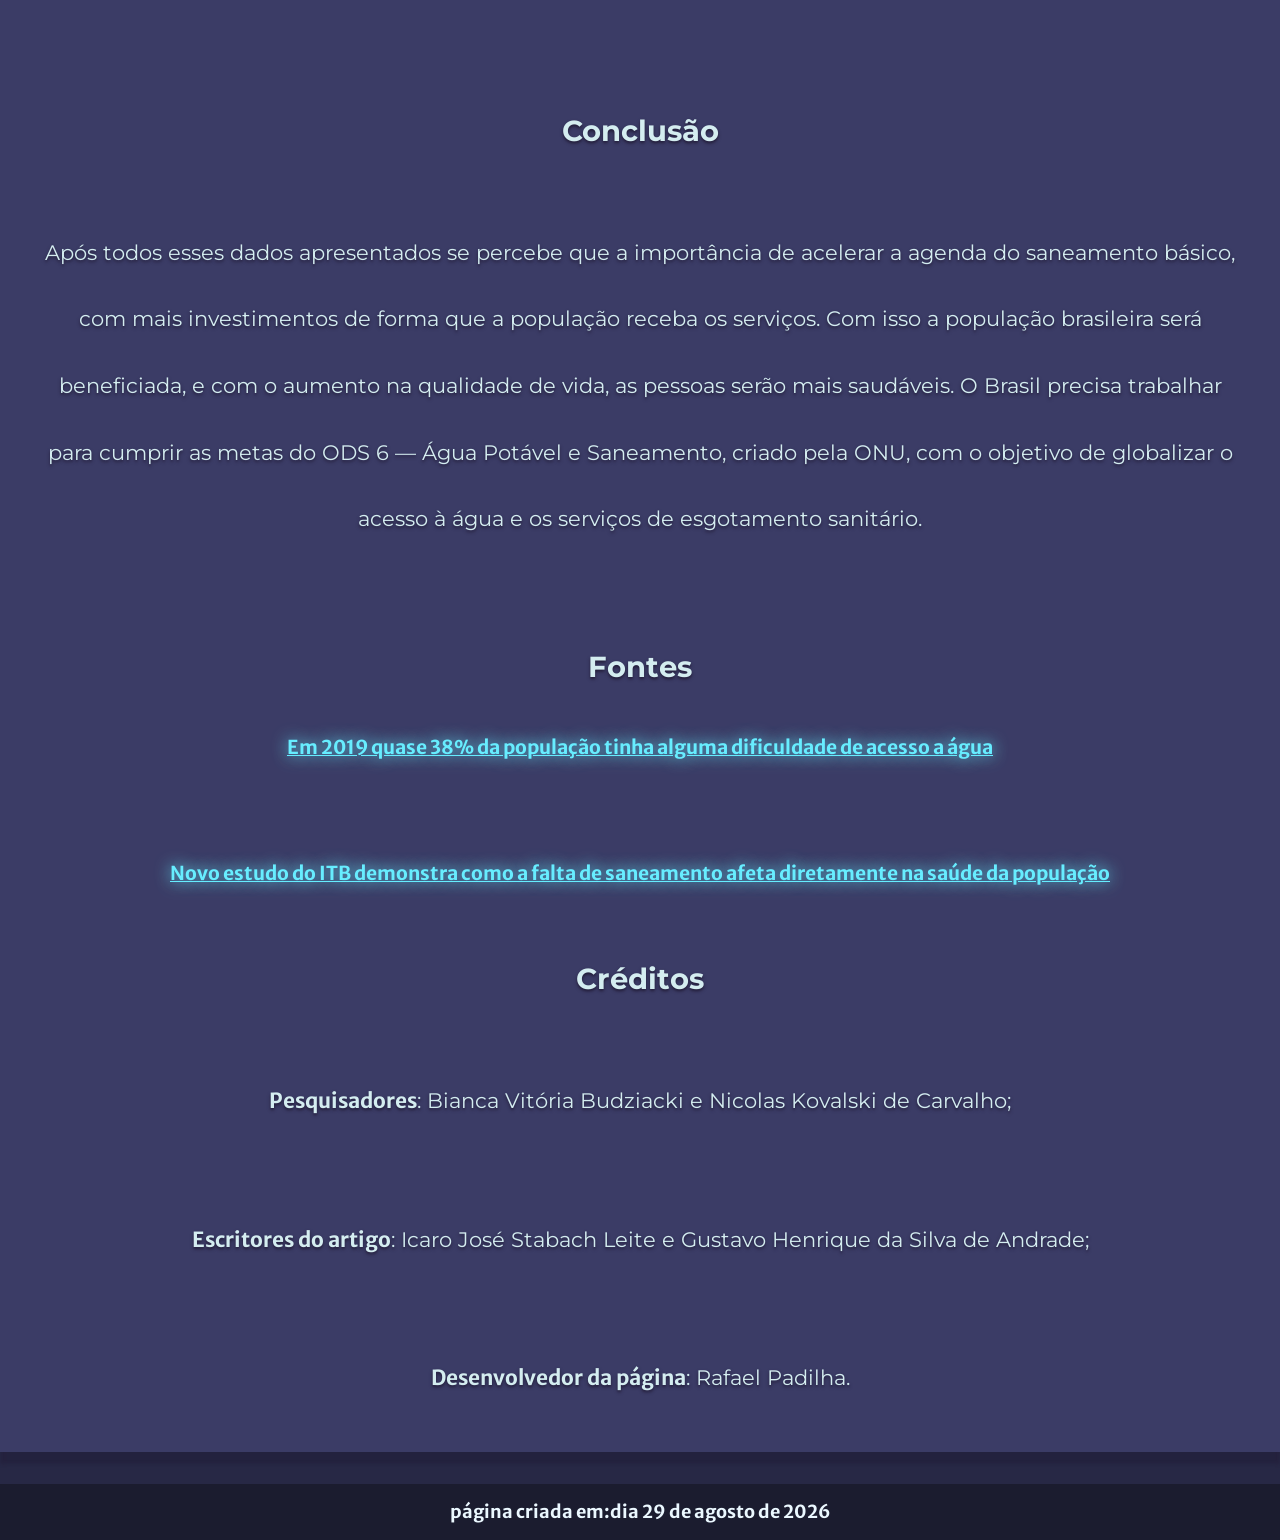
==== commit b604eca7: "ajusts" ====
--- a/index.html
+++ b/index.html
@@ -16,10 +16,9 @@
         <h1 class="text-in-hud"><b>A Falta De Saneamento Básico</b></h1>
     </header>
     <main>
-        <div>
             <article>
-                <h1>Precarização do Saneamento Básico e doenças relacionadas à água</h1>
-                <h2>Dados de 2019</h2><br>
+                <h1>Precarização do Saneamento Básico e doenças relacionadas à água</h1><br><br>
+                <h2>Dados de 2019</h2><br><br><br>
                 <p>	
                     O Brasil tem um severo problema em relação à distribuição de água potável para a sua população,
                     com cerca de 34,2 milhões de brasileiros não tendo acesso a mesma,
@@ -27,21 +26,21 @@
                     mesmo o restante tendo água em suas residências,
                     segundo os cálculos do IBGE 37,7% da população não usufrui do acesso considerado ideal,
                     o que seria equivalente a 79,2 milhões de pessoas.
-                </p><br><br>
+                </p><br><br><br><br>
                 <p>
                     Há de ressaltar que também junto da distribuição de água existe a ausência de um tratamento/coleta de esgoto de qualidade.
                     Só para parâmetros de compreensão cerca de 100 milhões de pessoas não possuem coleta de esgoto (~47,5% da população), 
                     e apenas 49% do esgoto do Brasil é tratado. Isso significa que além da falta de coleta do esgoto menos da metade dele é tratada, 
                     o que por si só gera uma grande preocupação sobre como todo esse material interage com o meio ambiente, 
                     e o aumento de vetores que se transmitem por meio dele.
-                </p><br><br>
+                </p><br><br><br><br>
                 <p>
-                    Junto disso, ha precariedade do saneamento, principalmente vinda de regiões em que as fontes de água para a população são improvisadas, 
+                    Junto disso, há precariedade do saneamento, principalmente vinda de regiões em que as fontes de água para a população são improvisadas, 
                     e possuem um padrão de qualidade questionável, além de poder ter contaminação vinda dos esgotos, 
                     demonstra que a uma ausência de processos fundamentais de purificação e controle de qualidade para o tratamento adequado da água nessas regiões. 
                     Além disso o esgoto ao contaminar corpos hídricos pode desencadear a eutrofização (que ocorre devido a composição rica em nitrogênio e fosfato
                     no esgoto), que reduz o oxigênio dentro desses corpos assim levando a destruição de ambientes aquáticos.
-                </p><br>
+                </p><br><br><br><br>
                 <p>
                     A falta de saneamento básico e ausência de descarte correto fazem com que o esgoto em contato com o meio ambiente crie um ambiente que é favorável
                     à proliferação de organismos parasitas, o que nesse cenário gera doenças de veiculação hídrica, como a amebíase,
@@ -49,53 +48,50 @@
                     Somente em decorrência dessas doenças foram registradas mais de 273 mil internações,
                     o que gerou um gasto de R$ 108 milhões aos cofres públicos. Junto disso, a falta de saneamento gerou 2.734 óbitos em todo o país,
                     o que em média seria cerca de 7,4 mortes por dia.
-                </p><br><br>
-                <h2>Dados sobre cada Região</h2><br>
+                </p><br><br><br><br>
+                <h2>Dados sobre cada Região</h2><br><br><br>
                 <p><b>Norte</b>: sofre da infraestrutura mais precária. Com apenas 12% da população tendo coleta de esgoto,
                     gerando a maior taxa de incidência de internações por habitante (22,9 casos para cada 10 mil pessoas);
-                </p><br>
+                </p><br><br><br>
                 <p>
                     <b>Nordeste</b>: concentrou o maior volume total de hospitalizações (113,7 mil) e registrou mais de mil óbitos. 
                     Apenas 28% dos moradores possuem coleta de esgoto;
-                </p><br>
+                </p><br><br><br>
                 <p>
                     <b>Sul e Centro-Oeste</b>: registraram cerca de 27,7 mil internações cada. O Sul tem 46,3% de coleta de esgoto e o Centro-Oeste alcança 57,7%;
-                </p><br>
+                </p><br><br><br>
                 <p>
                     <b>Sudeste</b>: possui os melhores indicadores gerais (79,2% de coleta de esgoto),
                     mas ainda trata somente 55,5% do esgoto gerado e acumulou 61,7 mil internações (número influenciado por sua alta densidade populacional).
-                </p><br>
+                </p><br><br><br>
                 <h2>Gráfico 1 – Taxa de incidência de internações por doenças associadas à falta de saneamento (por 10 mil habitantes) em 2019</h2><br>
-                <img src="imgs/Gráfico1.png" alt=""><br><br>
+                <img src="imgs/Gráfico1.png" alt=""><br><br><br><br>
                 <h2>Gráfico 2 – Óbitos por doenças de veiculação hídrica (Número de óbitos) em 2019</h2><br>
-                <img src="imgs/Gráfico2.png" alt=""><br><br>
-                <h2>Conclusão</h2><br>
+                <img src="imgs/Gráfico2.png" alt=""><br><br><br><br>
+                <h2>Conclusão</h2><br><br><br>
                 <p>
-                    Após todos esses dados apresentados se percebe-se que a importância de acelerar a agenda do saneamento básico, 
+                    Após todos esses dados apresentados se percebe que a importância de acelerar a agenda do saneamento básico, 
                     com mais investimentos de forma que a população receba os serviços. Com isso a população brasileira será beneficiada, 
                     e com o aumento na qualidade de vida, as pessoas serão mais saudáveis. O Brasil precisa trabalhar para cumprir as metas do 
                     ODS 6 — Água Potável e Saneamento, criado pela ONU, com o objetivo de globalizar o acesso à água e os serviços de esgotamento sanitário.
-                </p><br><br>
-                <h2>Fontes</h2><br>
+                </p><br><br><br><br>
+                <h2>Fontes</h2><br><br>
                 <a href="https://dssbr.ensp.fiocruz.br/em-2019-quase-38-da-populacao-tinha-alguma-dificuldade-de-acesso-a-agua/" target="_blank">
                     <b>Em 2019 quase 38% da população tinha alguma dificuldade de acesso a água</b>
-                </a>
+                </a><br><br><br><br>
                 <a href="https://tratabrasil.org.br/novo-estudo-do-itb-demostra-como-a-falta-de-saneamento-afeta-diretamente-na-saude-da-populacao/" target="_blank">
                     <b>Novo estudo do ITB demonstra como a falta de saneamento afeta diretamente na saúde da população</b>
-                </a><br>
-                <h2>Créditos</h2><br>
-                <p><b>Pesquisadores</b>: Bianca Vitória Budziacki e Nicolas Kovalski de Carvalho;</p><br>
-                <p><b>Escritores do artigo</b>: Icaro José Stabach Leite e Gustavo Henrique da Silva de Andrade;</p><br>
+                </a><br><br><br>
+                <h2>Créditos</h2><br><br><br>
+                <p><b>Pesquisadores</b>: Bianca Vitória Budziacki e Nicolas Kovalski de Carvalho;</p><br><br><br>
+                <p><b>Escritores do artigo</b>: Icaro José Stabach Leite e Gustavo Henrique da Silva de Andrade;</p><br><br><br>
                 <p><b>Desenvolvedor da página</b>: Rafael Padilha.</p>
-            </article>
-        </div>
-        <div>
+            </article>   
             <button class="mode-page-btn" id="clare-dark-btn">
                 <svg xmlns="http://www.w3.org/2000/svg" width="48" height="48" fill="currentColor" viewBox="0 0 16 16">
                     <path id="svg-path" d="M6 .278a.77.77 0 0 1 .08.858 7.2 7.2 0 0 0-.878 3.46c0 4.021 3.278 7.277 7.318 7.277q.792-.001 1.533-.16a.79.79 0 0 1 .81.316.73.73 0 0 1-.031.893A8.35 8.35 0 0 1 8.344 16C3.734 16 0 12.286 0 7.71 0 4.266 2.114 1.312 5.124.06A.75.75 0 0 1 6 .278M4.858 1.311A7.27 7.27 0 0 0 1.025 7.71c0 4.02 3.279 7.276 7.319 7.276a7.32 7.32 0 0 0 5.205-2.162q-.506.063-1.029.063c-4.61 0-8.343-3.714-8.343-8.29 0-1.167.242-2.278.681-3.286"/>
                 </svg>
             </button>
-        </div>
     </main>
     <footer>
         <b>página criada em: <time datetime="2026-08-29">dia 29 de agosto de 2026</time></b>
--- a/style.css
+++ b/style.css
@@ -74,7 +74,7 @@
 
 p {
     max-width: 100ch;
-    line-height: 1.6;
+    line-height: 3.2;
     font-size: 1.3rem;
     text-align: center;
 }
@@ -96,6 +96,8 @@
 
 img {
     box-shadow: 0 1.25rem 0.5rem var(--shadow-emt);
+    margin-top: 4rem;
+    margin-bottom: 4rem;
 }
 
 .mode-page-btn {
